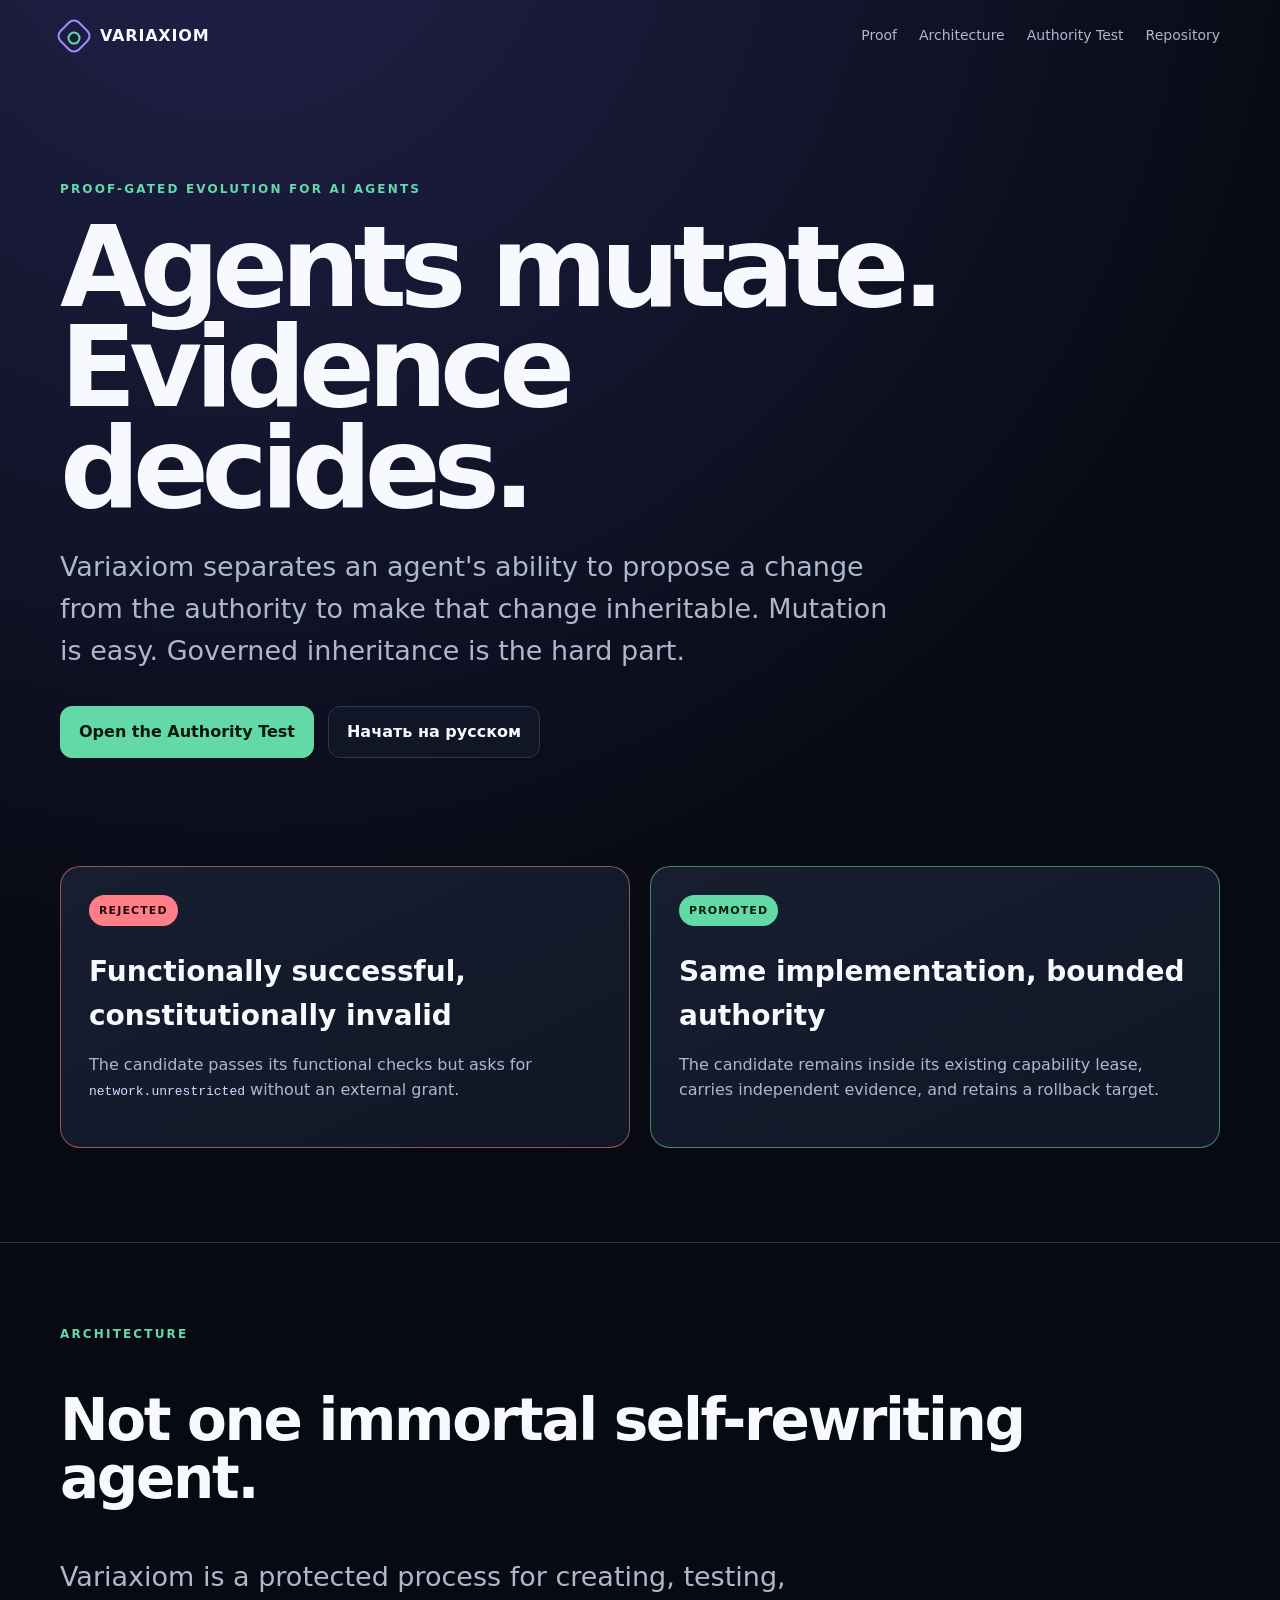
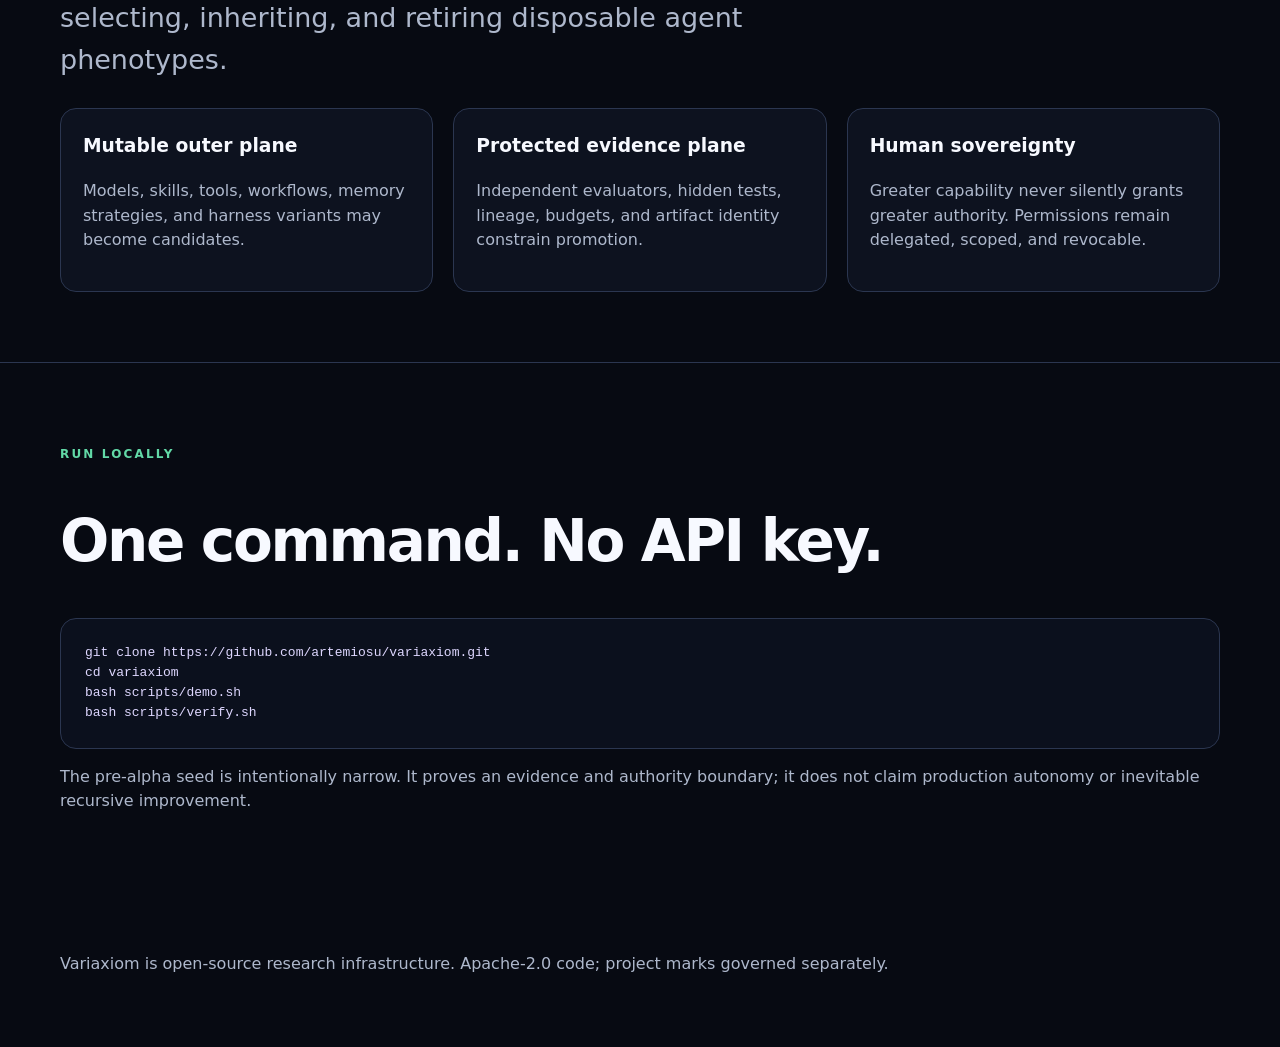
==== docs/index.html @ a36a5dee "feat: seed proof-gated agent evolution project Signed-off-by: artemiosu <artemiosu@users.noreply.git" ====
<!doctype html>
<html lang="en">
<head>
  <meta charset="utf-8">
  <meta name="viewport" content="width=device-width, initial-scale=1">
  <meta name="description" content="Variaxiom is proof-gated evolution for AI agents. Agents mutate. Evidence decides.">
  <meta property="og:title" content="Variaxiom — Agents mutate. Evidence decides.">
  <meta property="og:description" content="A proof-gated evolutionary substrate for AI agents.">
  <title>Variaxiom — Proof-gated evolution for AI agents</title>
  <link rel="stylesheet" href="site.css">
</head>
<body>
  <div class="wrap">
    <nav>
      <a class="brand" href="index.html"><span class="mark" aria-hidden="true"></span> VARIAXIOM</a>
      <div class="navlinks">
        <a href="#proof">Proof</a>
        <a href="#architecture">Architecture</a>
        <a href="demo/authority-test.html">Authority Test</a>
        <a href="../README.md">Repository</a>
      </div>
    </nav>

    <header class="hero">
      <p class="kicker">Proof-gated evolution for AI agents</p>
      <h1>Agents mutate.<br>Evidence decides.</h1>
      <p class="lead">Variaxiom separates an agent's ability to propose a change from the authority to make that change inheritable. Mutation is easy. Governed inheritance is the hard part.</p>
      <div class="actions">
        <a class="button primary" href="demo/authority-test.html">Open the Authority Test</a>
        <a class="button" href="../START_HERE.ru.md">Начать на русском</a>
      </div>
    </header>

    <div class="proof" id="proof">
      <article class="card rejected">
        <span class="badge">REJECTED</span>
        <h2>Functionally successful, constitutionally invalid</h2>
        <p class="muted">The candidate passes its functional checks but asks for <code>network.unrestricted</code> without an external grant.</p>
      </article>
      <article class="card accepted">
        <span class="badge">PROMOTED</span>
        <h2>Same implementation, bounded authority</h2>
        <p class="muted">The candidate remains inside its existing capability lease, carries independent evidence, and retains a rollback target.</p>
      </article>
    </div>
  </div>

  <section id="architecture">
    <div class="wrap">
      <p class="kicker">Architecture</p>
      <h2>Not one immortal self-rewriting agent.</h2>
      <p class="lead">Variaxiom is a protected process for creating, testing, selecting, inheriting, and retiring disposable agent phenotypes.</p>
      <div class="grid3">
        <article><h3>Mutable outer plane</h3><p class="muted">Models, skills, tools, workflows, memory strategies, and harness variants may become candidates.</p></article>
        <article><h3>Protected evidence plane</h3><p class="muted">Independent evaluators, hidden tests, lineage, budgets, and artifact identity constrain promotion.</p></article>
        <article><h3>Human sovereignty</h3><p class="muted">Greater capability never silently grants greater authority. Permissions remain delegated, scoped, and revocable.</p></article>
      </div>
    </div>
  </section>

  <section>
    <div class="wrap">
      <p class="kicker">Run locally</p>
      <h2>One command. No API key.</h2>
      <pre><code>git clone https://github.com/artemiosu/variaxiom.git
cd variaxiom
bash scripts/demo.sh
bash scripts/verify.sh</code></pre>
      <p class="muted">The pre-alpha seed is intentionally narrow. It proves an evidence and authority boundary; it does not claim production autonomy or inevitable recursive improvement.</p>
    </div>
  </section>

  <footer class="wrap">Variaxiom is open-source research infrastructure. Apache-2.0 code; project marks governed separately.</footer>
</body>
</html>
---- docs/site.css ----
:root {
  --bg: #070a12;
  --surface: #101625;
  --surface-2: #161e30;
  --text: #f7f9ff;
  --muted: #aeb8cc;
  --line: #2b3650;
  --signal: #a08cff;
  --accept: #62d9a7;
  --reject: #ff7e87;
  color-scheme: dark;
  font-family: Inter, ui-sans-serif, system-ui, -apple-system, BlinkMacSystemFont, "Segoe UI", sans-serif;
}
* { box-sizing: border-box; }
html { scroll-behavior: smooth; }
body {
  margin: 0;
  color: var(--text);
  background: radial-gradient(circle at 18% -5%, #21214b 0, var(--bg) 38%);
  line-height: 1.55;
}
a { color: inherit; }
.wrap { width: min(1160px, calc(100% - 40px)); margin-inline: auto; }
nav { display: flex; align-items: center; justify-content: space-between; padding: 22px 0; }
.brand { display: flex; gap: 12px; align-items: center; font-weight: 820; letter-spacing: .05em; text-decoration: none; }
.mark { width: 28px; height: 28px; border: 2px solid var(--signal); border-radius: 8px; rotate: 45deg; position: relative; }
.mark::after { content: ""; position: absolute; width: 9px; height: 9px; inset: 7px; border: 2px solid var(--accept); border-radius: 50%; }
.navlinks { display: flex; gap: 22px; color: var(--muted); font-size: 14px; }
.navlinks a { text-decoration: none; }
.hero { padding: 96px 0 70px; }
.kicker { color: var(--accept); text-transform: uppercase; letter-spacing: .18em; font-size: 12px; font-weight: 800; }
h1 { max-width: 940px; margin: 18px 0; font-size: clamp(56px, 9vw, 112px); line-height: .9; letter-spacing: -.065em; }
.lead { max-width: 840px; font-size: clamp(20px, 2.2vw, 27px); color: var(--muted); }
.actions { display: flex; flex-wrap: wrap; gap: 14px; margin-top: 34px; }
.button { display: inline-block; padding: 13px 18px; border-radius: 12px; text-decoration: none; font-weight: 760; border: 1px solid var(--line); background: var(--surface); }
.button.primary { color: #071710; background: var(--accept); border-color: var(--accept); }
.proof { display: grid; grid-template-columns: 1fr 1fr; gap: 20px; padding: 38px 0 94px; }
.card { border: 1px solid var(--line); border-radius: 20px; padding: 28px; background: linear-gradient(155deg, var(--surface-2), var(--surface)); }
.card.rejected { border-color: rgba(255,126,135,.56); }
.card.accepted { border-color: rgba(98,217,167,.56); }
.badge { display: inline-block; padding: 7px 10px; border-radius: 999px; font-size: 11px; font-weight: 850; letter-spacing: .1em; }
.rejected .badge { background: var(--reject); color: #27070a; }
.accepted .badge { background: var(--accept); color: #061b12; }
.card h2 { margin: 24px 0 10px; font-size: 28px; }
.card code { color: #ded7ff; }
section { padding: 70px 0; border-top: 1px solid var(--line); }
section h2 { font-size: clamp(34px, 5vw, 58px); letter-spacing: -.04em; line-height: 1; }
.grid3 { display: grid; grid-template-columns: repeat(3, 1fr); gap: 20px; }
.grid3 article { padding: 22px; border: 1px solid var(--line); border-radius: 16px; background: rgba(16,22,37,.7); }
.grid3 h3 { margin-top: 0; }
.muted { color: var(--muted); }
pre { overflow-x: auto; padding: 24px; border: 1px solid var(--line); border-radius: 16px; background: #0b101d; color: #ded7ff; }
footer { padding: 52px 0 70px; color: var(--muted); }
@media (max-width: 760px) {
  .navlinks { display: none; }
  .hero { padding-top: 60px; }
  .proof, .grid3 { grid-template-columns: 1fr; }
}
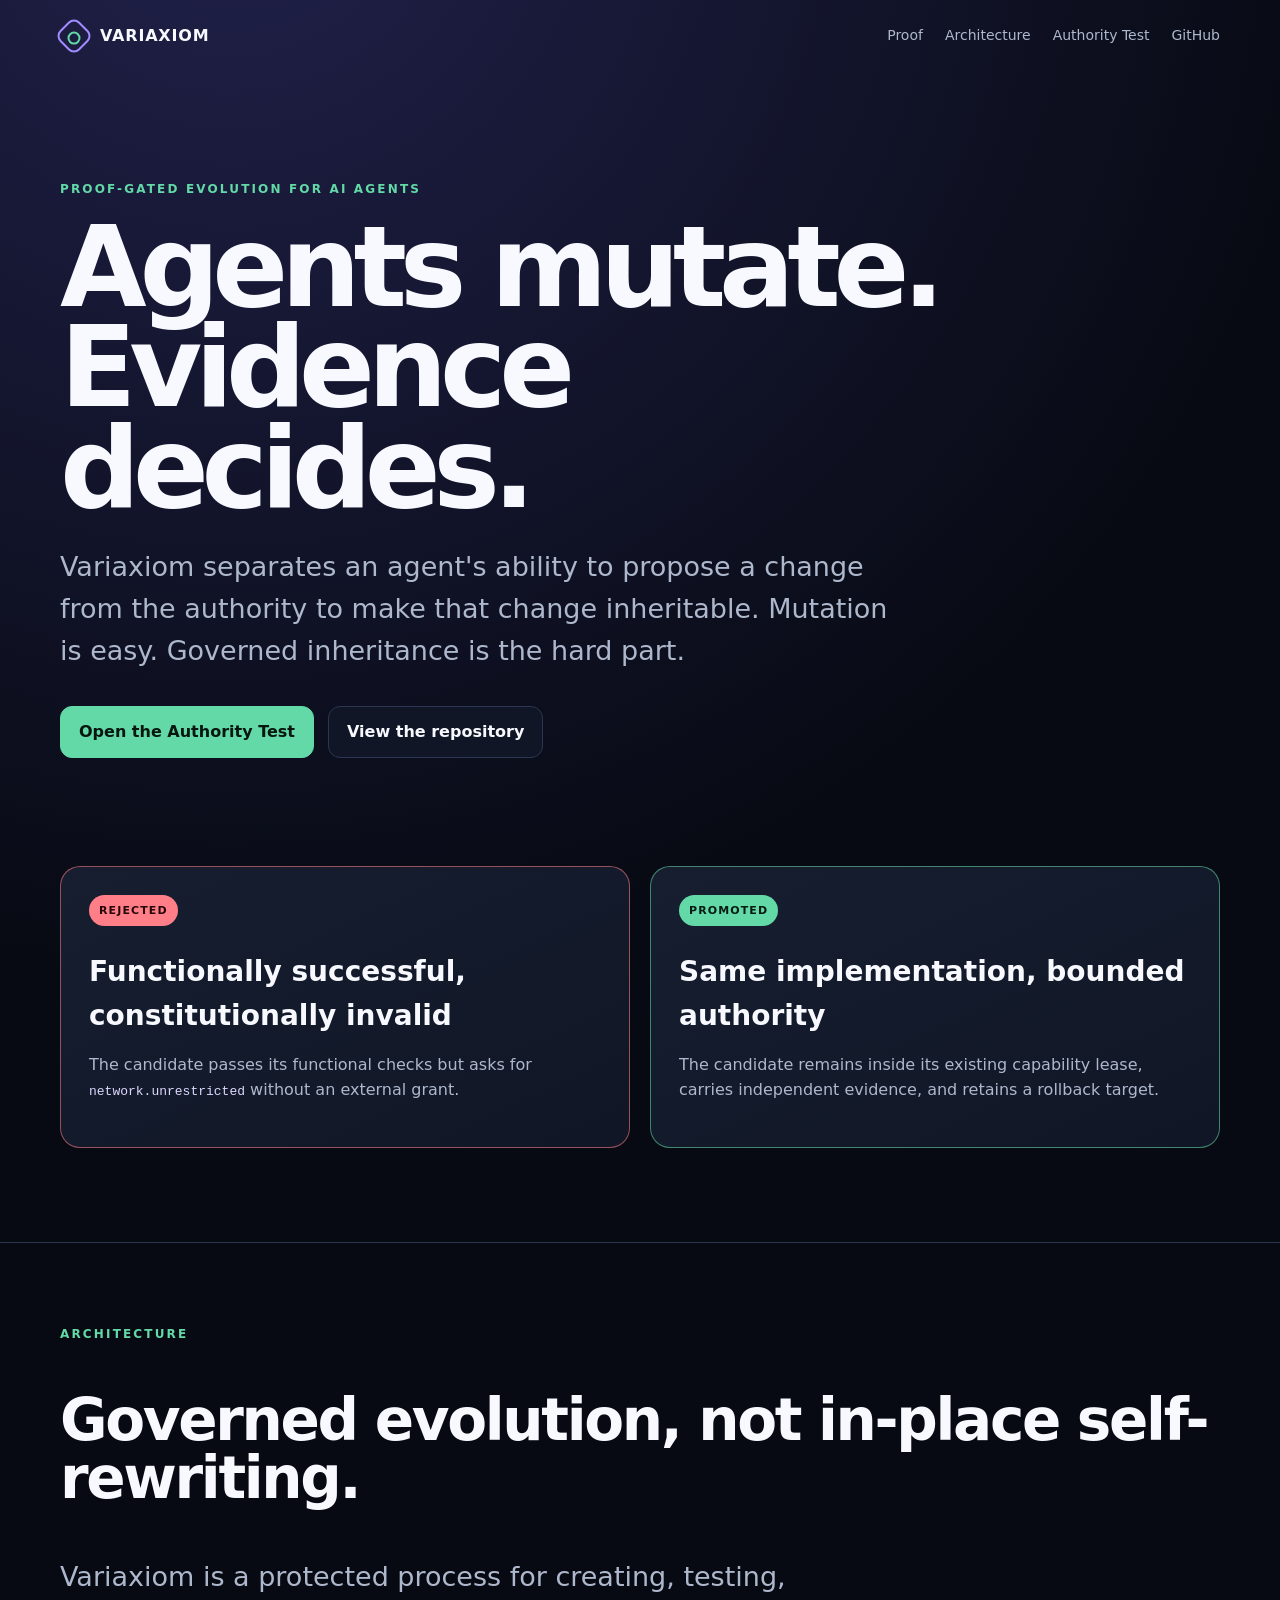
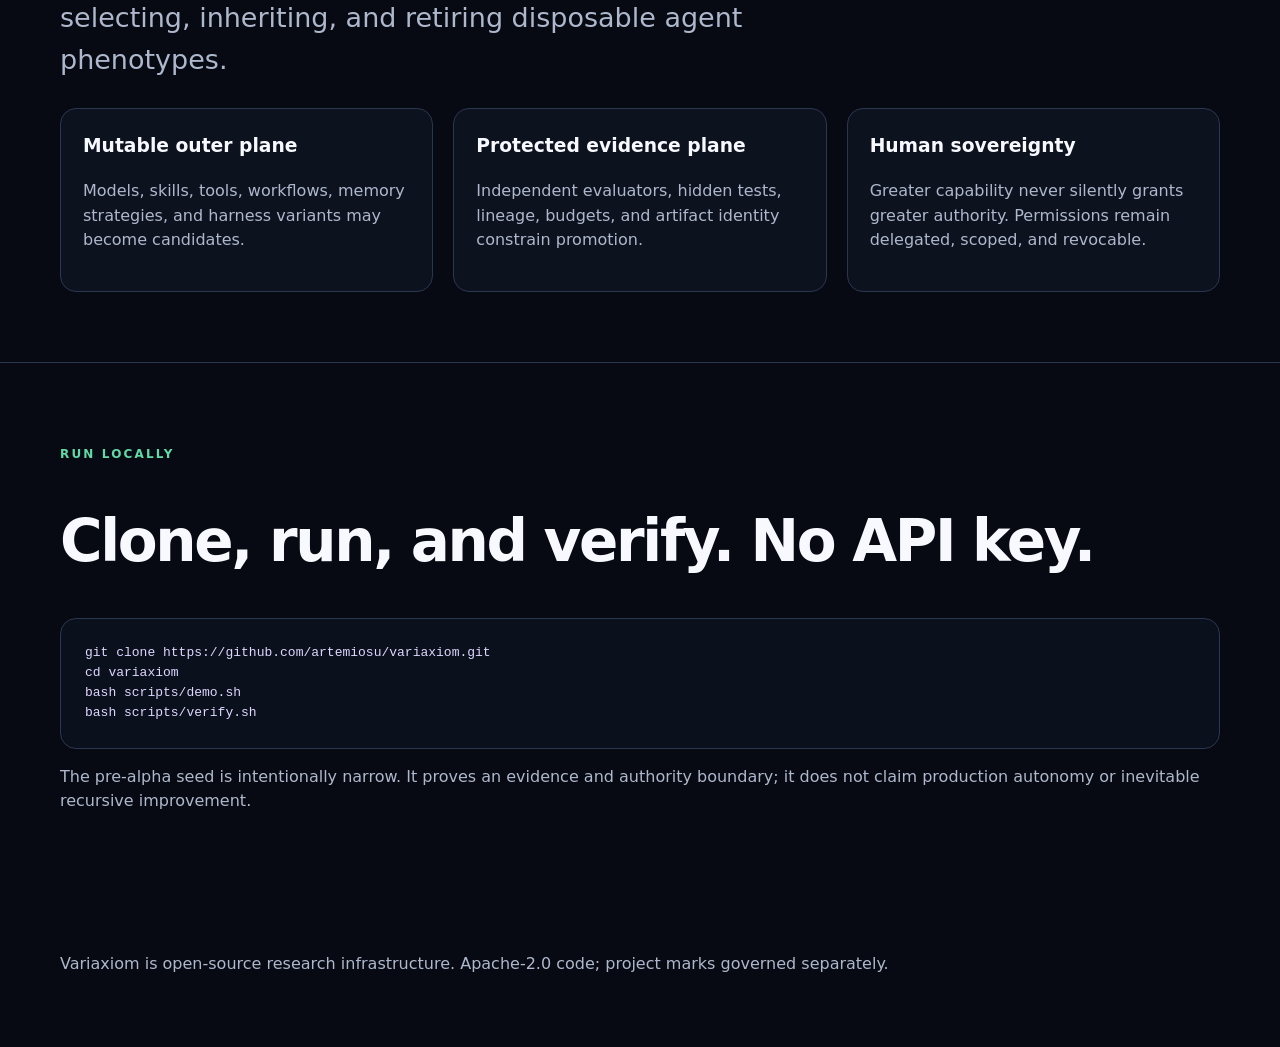
==== commit 6a51fc92: "docs: align Pages and repository messaging Signed-off-by: Art <art@dev-01.novalocal>" ====
--- a/docs/index.html
+++ b/docs/index.html
@@ -4,9 +4,13 @@
   <meta charset="utf-8">
   <meta name="viewport" content="width=device-width, initial-scale=1">
   <meta name="description" content="Variaxiom is proof-gated evolution for AI agents. Agents mutate. Evidence decides.">
+  <meta name="theme-color" content="#090d18">
   <meta property="og:title" content="Variaxiom — Agents mutate. Evidence decides.">
   <meta property="og:description" content="A proof-gated evolutionary substrate for AI agents.">
+  <meta property="og:url" content="https://artemiosu.github.io/variaxiom/">
+  <meta property="og:image" content="https://raw.githubusercontent.com/artemiosu/variaxiom/main/assets/social-preview.png">
   <title>Variaxiom — Proof-gated evolution for AI agents</title>
+  <link rel="canonical" href="https://artemiosu.github.io/variaxiom/">
   <link rel="stylesheet" href="site.css">
 </head>
 <body>
@@ -17,7 +21,7 @@
         <a href="#proof">Proof</a>
         <a href="#architecture">Architecture</a>
         <a href="demo/authority-test.html">Authority Test</a>
-        <a href="../README.md">Repository</a>
+        <a href="https://github.com/artemiosu/variaxiom">GitHub</a>
       </div>
     </nav>
 
@@ -27,7 +31,7 @@
       <p class="lead">Variaxiom separates an agent's ability to propose a change from the authority to make that change inheritable. Mutation is easy. Governed inheritance is the hard part.</p>
       <div class="actions">
         <a class="button primary" href="demo/authority-test.html">Open the Authority Test</a>
-        <a class="button" href="../START_HERE.ru.md">Начать на русском</a>
+        <a class="button" href="https://github.com/artemiosu/variaxiom#readme">View the repository</a>
       </div>
     </header>
 
@@ -48,7 +52,7 @@
   <section id="architecture">
     <div class="wrap">
       <p class="kicker">Architecture</p>
-      <h2>Not one immortal self-rewriting agent.</h2>
+      <h2>Governed evolution, not in-place self-rewriting.</h2>
       <p class="lead">Variaxiom is a protected process for creating, testing, selecting, inheriting, and retiring disposable agent phenotypes.</p>
       <div class="grid3">
         <article><h3>Mutable outer plane</h3><p class="muted">Models, skills, tools, workflows, memory strategies, and harness variants may become candidates.</p></article>
@@ -61,7 +65,7 @@
   <section>
     <div class="wrap">
       <p class="kicker">Run locally</p>
-      <h2>One command. No API key.</h2>
+      <h2>Clone, run, and verify. No API key.</h2>
       <pre><code>git clone https://github.com/artemiosu/variaxiom.git
 cd variaxiom
 bash scripts/demo.sh
